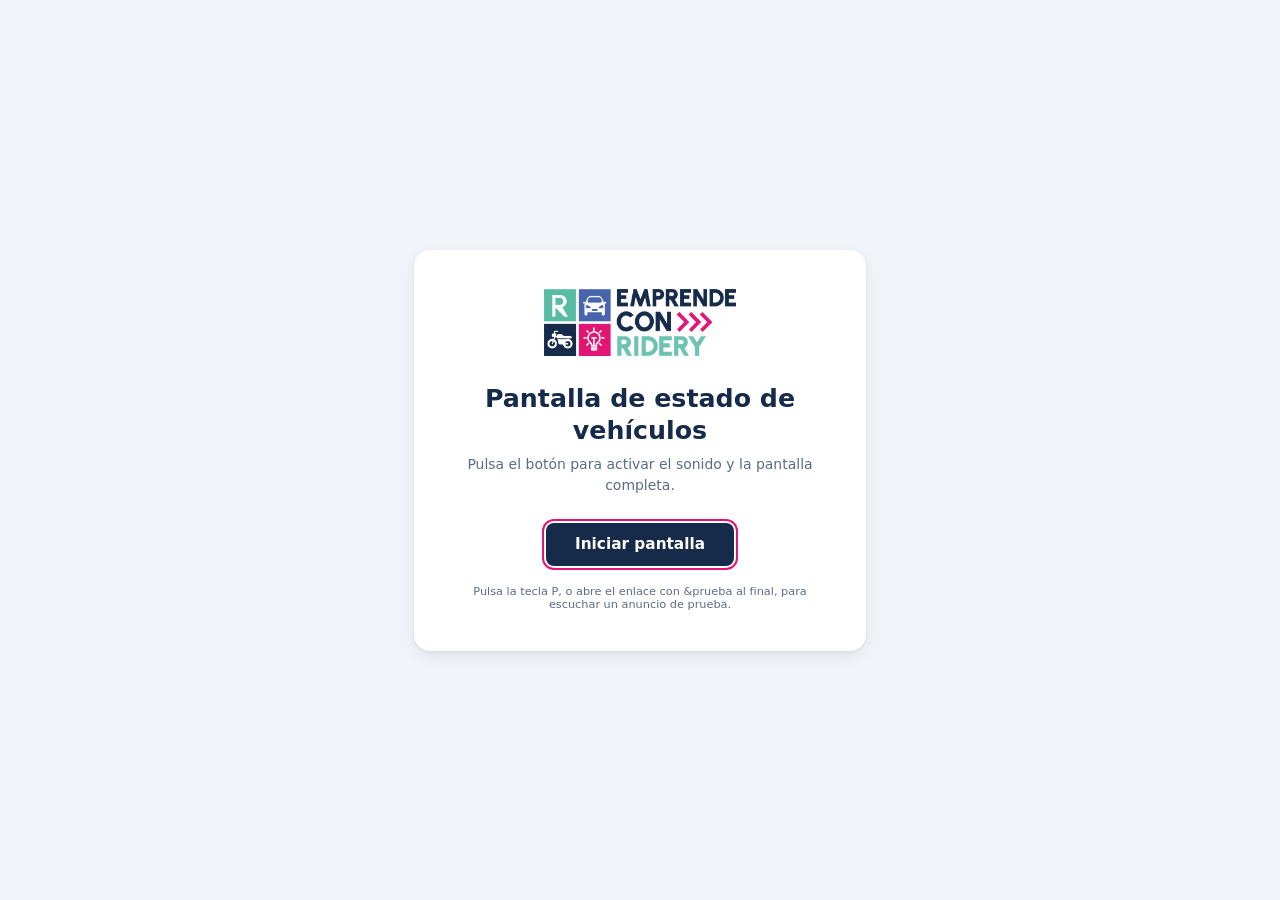
==== public/index.html @ dd9da36f "Add files via upload" ====
<!doctype html>
<html lang="es">
<head>
<meta charset="utf-8">
<meta name="viewport" content="width=device-width, initial-scale=1">
<title>Ridery · Estado de vehículos</title>
<link rel="preconnect" href="https://fonts.googleapis.com">
<link href="https://fonts.googleapis.com/css2?family=Barlow+Condensed:wght@600;700&display=swap" rel="stylesheet">
<style>
:root{
  --navy:#152B49; --teal:#58BBA3; --teal-2:#6EC2B0; --teal-osc:#1E7D69; --azul:#4864AC; --mag:#E31574;
  --slate:#5B6B82; --lienzo:#F1F4F8; --linea:#E4E8EF; --txt:#152B49; --txt-2:#5B6B82;
  --sombra:0 .08rem .2rem rgba(21,43,73,.08),0 .45rem 1.2rem rgba(21,43,73,.07);
  --disp:"Segoe UI Variable Display","Segoe UI",system-ui,sans-serif;
  --texto:"Segoe UI Variable Text","Segoe UI",system-ui,sans-serif;
  --placa:"Barlow Condensed","Segoe UI Variable Display","Arial Narrow",sans-serif;
}
*{box-sizing:border-box}
html{font-size:min(1.04vw,1.85vh)}
body{margin:0;height:100vh;overflow:hidden;background:var(--lienzo);color:var(--txt);font-family:var(--texto);-webkit-font-smoothing:antialiased}
body.oculto{cursor:none}
.app{height:100vh;display:grid;grid-template-rows:auto auto minmax(0,1fr) auto;gap:1.15rem;padding:1.3rem 2rem 1rem}

/* Encabezado */
header{display:flex;justify-content:space-between;align-items:center}
.logo{height:3.9rem;display:block}
.der{display:flex;align-items:center;gap:2rem}
.con{display:inline-flex;align-items:center;gap:.55rem;font-size:.95rem;color:var(--txt-2);background:#fff;padding:.45rem 1rem;border-radius:2rem;box-shadow:var(--sombra)}
.con i{width:.6rem;height:.6rem;border-radius:50%;background:#AEB8C7}
.con.ok i{background:var(--teal);box-shadow:0 0 0 .22rem rgba(88,187,163,.22)}
.con.mal{color:var(--mag)} .con.mal i{background:var(--mag)}
.reloj{text-align:right}
.hora{font:600 2.7rem/1 var(--disp);letter-spacing:-.02em;font-variant-numeric:tabular-nums}
.fecha{font-size:1rem;color:var(--txt-2);margin-top:.3rem}

/* Flujo de etapas */
.flujo{display:grid;grid-template-columns:1fr auto 1fr auto 1fr auto 1fr;align-items:center;gap:.8rem}
.etapa{display:flex;align-items:center;gap:1rem;background:#fff;border-radius:.7rem;padding:.75rem 1.2rem;box-shadow:inset .3rem 0 0 var(--c),var(--sombra)}
.etapa b{font:600 2.3rem/1 var(--disp);color:var(--c);font-variant-numeric:tabular-nums;min-width:2.4rem}
.etapa span{font-size:1.05rem;font-weight:600}
.etapa.final{background:var(--teal-osc);box-shadow:var(--sombra)}
.etapa.final b,.etapa.final span{color:#fff}
.flecha{width:1.5rem;height:1.5rem;color:var(--mag)}

/* Paneles */
main{display:grid;grid-template-columns:1.4fr 1fr;gap:1.3rem;min-height:0}
.panel{display:flex;flex-direction:column;min-height:0;border-radius:1rem;padding:1.3rem 1.5rem 1rem}
.panel.listos{background:#E6F4EF;border:1px solid #CFE9E0}
.panel.taller{background:#fff;box-shadow:var(--sombra)}
.panel h2{font:600 1.55rem/1.2 var(--disp);margin:0 0 1rem;display:flex;align-items:center;gap:.7rem}
.cuenta{font:600 1rem/1 var(--texto);background:var(--navy);color:#fff;padding:.32rem .7rem;border-radius:1rem;font-variant-numeric:tabular-nums}
.listos h2{color:var(--teal-osc)} .listos .cuenta{background:var(--teal-osc)}
.grid,.lista{flex:1;min-height:0;display:grid;align-content:start;overflow:hidden}
.grid{grid-template-columns:repeat(3,minmax(0,1fr));grid-auto-rows:9.2rem;gap:.9rem}
.lista{grid-template-columns:minmax(0,1fr);grid-auto-rows:4.45rem;gap:0}
.cambia{animation:aparece .55s cubic-bezier(.2,.8,.2,1)}
@keyframes aparece{from{opacity:0;transform:translateY(.5rem)}to{opacity:1;transform:none}}

/* Placa */
.placa{display:inline-block;font-family:var(--placa);font-weight:700;line-height:1;letter-spacing:.06em;color:var(--navy);
  background:linear-gradient(var(--teal) 0 .32rem,#fff .32rem);border:.14rem solid var(--navy);border-radius:.45rem;padding:.62rem .9rem .3rem;white-space:nowrap}

/* Tarjeta de listo */
.tarjeta{position:relative;background:#fff;border-radius:.8rem;box-shadow:var(--sombra);display:flex;flex-direction:column;align-items:center;justify-content:center;gap:.45rem;padding:.8rem;text-align:center;min-width:0}
.tarjeta .placa{font-size:2.5rem}
.grid.grande{grid-template-columns:repeat(2,minmax(0,1fr));grid-auto-rows:13rem;gap:1.1rem}
.grande .tarjeta .placa{font-size:4rem}
.grande .tarjeta .modelo{font-size:1.2rem}.grande .tarjeta .cond{font-size:1.1rem}
.tarjeta .modelo{font-weight:600;font-size:1rem;max-width:100%;white-space:nowrap;overflow:hidden;text-overflow:ellipsis}
.tarjeta .cond{font-size:.95rem;color:var(--txt-2)}
.tarjeta.nuevo{box-shadow:0 0 0 .16rem var(--mag),var(--sombra)}
.badge{position:absolute;top:.6rem;right:.6rem;background:var(--mag);color:#fff;font-size:.78rem;font-weight:600;padding:.2rem .6rem;border-radius:1rem}

/* Fila en taller */
.fila{display:grid;grid-template-columns:auto minmax(0,1fr) auto;align-items:center;gap:1.1rem;border-bottom:1px solid var(--linea)}
.fila .placa{min-width:8.4rem;text-align:center;font-size:1.55rem;padding:.45rem .6rem .18rem;border-width:.1rem;background:linear-gradient(var(--teal) 0 .22rem,#fff .22rem)}
.det{display:flex;flex-direction:column;min-width:0}
.det b{font-weight:600;font-size:1rem;white-space:nowrap;overflow:hidden;text-overflow:ellipsis}
.det small{font-size:.9rem;color:var(--txt-2)}
.tag{display:flex;flex-direction:column;align-items:flex-end;gap:.2rem}
.pill{background:#EEF1F6;background:color-mix(in srgb,var(--c) 11%,#fff);color:var(--c);font-weight:600;font-size:.9rem;padding:.3rem .8rem;border-radius:2rem;white-space:nowrap}
.tag small{font-size:.8rem;color:var(--txt-2)}

.vacio{grid-column:1/-1;align-self:center;display:flex;flex-direction:column;align-items:center;gap:.4rem;padding:3rem 1rem;color:var(--txt-2);text-align:center}
.vacio b{font:600 1.35rem var(--disp);color:var(--txt)}
.puntos{display:flex;justify-content:center;gap:.4rem;height:.5rem;margin-top:.8rem}
.puntos i{width:.5rem;border-radius:.25rem;background:#C5CEDB;transition:width .4s,background .4s}
.puntos i.on{width:1.5rem;background:var(--navy)}
.listos .puntos i.on{background:var(--teal-osc)}

footer{display:flex;justify-content:space-between;align-items:center;font-size:1rem;color:var(--txt-2)}
.aviso{display:flex;align-items:center;gap:.6rem;color:var(--txt)}
.aviso svg{width:1.3rem;height:1.3rem;color:var(--mag)}

/* Anuncio */
#anuncio{position:fixed;top:0;right:0;bottom:0;left:0;z-index:10;background:radial-gradient(ellipse at 50% 45%,#1D3A60 0%,#0E1F37 75%);color:#fff;display:grid;place-items:center;opacity:0;visibility:hidden;transition:opacity .5s,visibility .5s}
#anuncio.on{opacity:1;visibility:visible}
.a-logo{position:absolute;top:1.8rem;left:2.2rem;height:3.3rem}
.caja{text-align:center}
.chev{display:flex;justify-content:center;gap:.2rem;color:var(--mag)}
.chev svg{width:4.2rem;height:4.2rem;opacity:.2;animation:pulso 1.3s infinite}
.chev svg:nth-child(2){animation-delay:.18s} .chev svg:nth-child(3){animation-delay:.36s}
@keyframes pulso{0%,100%{opacity:.2}40%{opacity:1}}
.a-tit{font:600 2.6rem/1.2 var(--disp);color:var(--teal-2);margin:1.4rem 0 2.2rem}
.placa.gigante{font-size:11rem;letter-spacing:.05em;border-width:.35rem;border-radius:1.2rem;padding:1.9rem 3rem .9rem;background:linear-gradient(var(--teal) 0 1rem,#fff 1rem);box-shadow:0 1.6rem 4rem rgba(0,0,0,.35)}
#anuncio.on .gigante{animation:entra .8s cubic-bezier(.2,.8,.2,1)}
@keyframes entra{from{opacity:0;transform:scale(.9)}to{opacity:1;transform:none}}
.a-det{display:flex;justify-content:center;gap:1.5rem;font-size:1.7rem;color:#C9D4E6;margin:2.2rem 0 0;min-height:2rem}
.a-det span+span{border-left:1px solid rgba(255,255,255,.28);padding-left:1.5rem}
.a-cta{font:600 2.2rem/1.2 var(--disp);margin:2.6rem 0 0}

/* Inicio */
#inicio{position:fixed;top:0;right:0;bottom:0;left:0;z-index:20;background:var(--lienzo);display:grid;place-items:center}
.bienvenida{background:#fff;border-radius:1.2rem;box-shadow:var(--sombra);padding:3rem 3.5rem;text-align:center;max-width:34rem}
.bienvenida img{height:5rem}
.bienvenida h1{font:600 1.9rem/1.25 var(--disp);margin:1.8rem 0 .6rem}
.bienvenida p{color:var(--txt-2);font-size:1.05rem;margin:0 0 2rem;line-height:1.5}
.btn{font:600 1.15rem var(--texto);color:#fff;background:var(--navy);border:0;border-radius:.6rem;padding:.95rem 2.2rem;cursor:pointer;transition:background .2s}
.btn:hover{background:#1f3b63}
.btn:focus-visible{outline:.2rem solid var(--mag);outline-offset:.2rem}
.bienvenida small{display:block;margin-top:1.4rem;color:var(--txt-2);font-size:.85rem}

@media (max-aspect-ratio:1/1){
  html{font-size:2.3vw}
  main{grid-template-columns:1fr;grid-template-rows:1.3fr 1fr}
  .flujo{grid-template-columns:1fr 1fr}.flecha{display:none}
  .grid{grid-template-columns:repeat(2,minmax(0,1fr))}
}
@media (prefers-reduced-motion:reduce){*{animation:none!important;transition:none!important}.chev svg{opacity:1}}
</style>
</head>
<body>
<div id="inicio">
  <div class="bienvenida">
    <img src="[data-uri]" alt="Ridery">
    <h1>Pantalla de estado de vehículos</h1>
    <p>Pulsa el botón para activar el sonido y la pantalla completa.</p>
    <button class="btn" id="btnIniciar" autofocus>Iniciar pantalla</button>
    <small>Pulsa la tecla P, o abre el enlace con &amp;prueba al final, para escuchar un anuncio de prueba.</small>
  </div>
</div>

<div class="app">
  <header>
    <img class="logo" src="[data-uri]" alt="Ridery">
    <div class="der">
      <span id="con" class="con"><i></i><span>Conectando…</span></span>
      <div class="reloj"><div id="hora" class="hora"></div><div id="fecha" class="fecha"></div></div>
    </div>
  </header>

  <nav class="flujo" aria-label="Etapas del taller">
    <div class="etapa" style="--c:var(--slate)"><b id="n-recepcion">0</b><span>Recepción</span></div>
    <svg class="flecha" viewBox="0 0 24 24" aria-hidden="true"><path d="M4 4l8 8-8 8M12 4l8 8-8 8" fill="none" stroke="currentColor" stroke-width="3"/></svg>
    <div class="etapa" style="--c:var(--azul)"><b id="n-mantenimiento">0</b><span>Mantenimiento</span></div>
    <svg class="flecha" viewBox="0 0 24 24" aria-hidden="true"><path d="M4 4l8 8-8 8M12 4l8 8-8 8" fill="none" stroke="currentColor" stroke-width="3"/></svg>
    <div class="etapa" style="--c:var(--mag)"><b id="n-calidad">0</b><span>Control de calidad</span></div>
    <svg class="flecha" viewBox="0 0 24 24" aria-hidden="true"><path d="M4 4l8 8-8 8M12 4l8 8-8 8" fill="none" stroke="currentColor" stroke-width="3"/></svg>
    <div class="etapa final"><b id="n-listo">0</b><span>Listos para retirar</span></div>
  </nav>

  <main>
    <section class="panel listos">
      <h2>Listos para retirar <span class="cuenta" id="c-listos">0</span></h2>
      <div class="grid" id="gListos"></div>
      <div class="puntos" id="pListos"></div>
    </section>
    <section class="panel taller">
      <h2>En taller <span class="cuenta" id="c-taller">0</span></h2>
      <div class="lista" id="gTaller"></div>
      <div class="puntos" id="pTaller"></div>
    </section>
  </main>

  <footer>
    <span class="aviso"><svg viewBox="0 0 24 24" aria-hidden="true"><path d="M4 9v6h4l5 4V5L8 9H4zm12.5 3a4.5 4.5 0 0 0-2.5-4v8a4.5 4.5 0 0 0 2.5-4z" fill="currentColor"/></svg>Cuando escuche la placa de su vehículo, acérquese a su asesor de servicio.</span>
    <span id="act"></span>
  </footer>
</div>

<div id="anuncio" aria-live="assertive">
  <img class="a-logo" src="[data-uri]" alt="Ridery">
  <div class="caja">
    <div class="chev" aria-hidden="true">
      <svg viewBox="0 0 24 24"><path d="M7 3l9 9-9 9" fill="none" stroke="currentColor" stroke-width="4.5"/></svg>
      <svg viewBox="0 0 24 24"><path d="M7 3l9 9-9 9" fill="none" stroke="currentColor" stroke-width="4.5"/></svg>
      <svg viewBox="0 0 24 24"><path d="M7 3l9 9-9 9" fill="none" stroke="currentColor" stroke-width="4.5"/></svg>
    </div>
    <p class="a-tit">Vehículo listo para retirar</p>
    <div class="placa gigante" id="aPlaca"></div>
    <p class="a-det" id="aDet"></p>
    <p class="a-cta">Por favor, acérquese a su asesor de servicio</p>
  </div>
</div>

<script>
const Q=new URLSearchParams(location.search),CLAVE=Q.get("clave")||"";
const $=s=>document.querySelector(s);
const esc=s=>String(s??"").replace(/[&<>"]/g,c=>({"&":"&amp;","<":"&lt;",">":"&gt;",'"':"&quot;"}[c]));
const GR={recepcion:{n:"Recepción",c:"var(--slate)"},mantenimiento:{n:"Mantenimiento",c:"var(--azul)"},calidad:{n:"Control de calidad",c:"var(--mag)"},listo:{n:"Listo",c:"var(--teal-osc)"}};
const ORDEN={calidad:0,mantenimiento:1,recepcion:2};
let datos=[],prev=null,nuevos={},cola=[],ocupado=false,ctx=null,salida=null,voz=null;
const pag={listos:0,taller:0};

/* Reloj */
function reloj(){const d=new Date();$("#hora").textContent=d.toLocaleTimeString("es-VE",{hour:"numeric",minute:"2-digit"});
  const f=d.toLocaleDateString("es-VE",{weekday:"long",day:"numeric",month:"long"});$("#fecha").textContent=f.charAt(0).toUpperCase()+f.slice(1)}

/* Conexión */
function conexion(ok,txt){const c=$("#con");c.className="con "+(ok?"ok":"mal");c.lastElementChild.textContent=ok?"En línea":txt}

/* Datos */
async function cargar(){
  try{
    const r=await fetch("/api/vehiculos?clave="+encodeURIComponent(CLAVE),{cache:"no-store"});const d=await r.json();
    if(!r.ok){conexion(false,d.error||"Error de acceso");return}
    conexion(!d.error,d.error||"");
    if(!d.listo)return;
    $("#act").textContent="Actualizado "+new Date(d.hora*1000).toLocaleTimeString("es-VE",{hour:"numeric",minute:"2-digit",second:"2-digit"});
    const act={};d.vehiculos.forEach(x=>act[x.placa]=x.grupo);
    if(prev)d.vehiculos.forEach(x=>{if(x.grupo==="listo"&&prev[x.placa]!=="listo"){nuevos[x.placa]=Date.now();if(ctx)cola.push(x)}});
    prev=act;datos=d.vehiculos;pintar();procesar();
  }catch(e){conexion(false,"Sin conexión con el servidor")}
}

/* Render */
const tarjeta=x=>`<article class="tarjeta${nuevos[x.placa]?" nuevo":""}"><span class="placa">${esc(x.placa)}</span>${x.modelo?`<span class="modelo">${esc(x.modelo)}</span>`:""}${x.conductor?`<span class="cond">${esc(x.conductor)}</span>`:""}${nuevos[x.placa]?'<span class="badge">Nuevo</span>':""}</article>`;
const fila=x=>`<div class="fila" style="--c:${GR[x.grupo].c}"><span class="placa">${esc(x.placa)}</span><span class="det"><b>${esc(x.modelo)}</b>${x.conductor?`<small>${esc(x.conductor)}</small>`:""}</span><span class="tag"><span class="pill">${GR[x.grupo].n}</span>${x.sub?`<small>${esc(x.sub)}</small>`:""}</span></div>`;

function porPagina(el){const cs=getComputedStyle(el),cols=cs.gridTemplateColumns.split(" ").length,h=parseFloat(cs.gridAutoRows),g=parseFloat(cs.rowGap)||0;
  return Math.max(1,Math.floor((el.clientHeight+g)/(h+g)))*cols}
function paginar(k,el,items,fn,puntos,vacio,anim){
  if(k==="listos")el.classList.toggle("grande",items.length>0&&items.length<=6);
  if(!items.length){el.innerHTML=`<div class="vacio">${vacio}</div>`;puntos.innerHTML="";return}
  const n=porPagina(el),tot=Math.ceil(items.length/n);if(pag[k]>=tot)pag[k]=0;const i=pag[k];
  el.innerHTML=items.slice(i*n,i*n+n).map(fn).join("");
  if(anim&&tot>1){el.classList.remove("cambia");void el.offsetWidth;el.classList.add("cambia")}
  puntos.innerHTML=tot>1?Array.from({length:tot},(_,j)=>`<i class="${j===i?"on":""}"></i>`).join(""):"";
}
function pintar(anim){
  const cnt={recepcion:0,mantenimiento:0,calidad:0,listo:0};datos.forEach(x=>cnt[x.grupo]++);
  for(const k in cnt)$("#n-"+k).textContent=cnt[k];
  const ahora=Date.now();for(const p in nuevos)if(ahora-nuevos[p]>9e5)delete nuevos[p];
  const listos=datos.filter(x=>x.grupo==="listo").sort((a,b)=>(nuevos[b.placa]||0)-(nuevos[a.placa]||0)||a.placa.localeCompare(b.placa));
  const taller=datos.filter(x=>x.grupo!=="listo").sort((a,b)=>ORDEN[a.grupo]-ORDEN[b.grupo]||a.placa.localeCompare(b.placa));
  $("#c-listos").textContent=listos.length;$("#c-taller").textContent=taller.length;
  paginar("listos",$("#gListos"),listos,tarjeta,$("#pListos"),"<b>Ningún vehículo listo por ahora</b><span>Aparecerán aquí en cuanto estén listos para retirar.</span>",anim);
  paginar("taller",$("#gTaller"),taller,fila,$("#pTaller"),"<b>No hay vehículos en taller</b>",anim);
}

/* Sonido y voz */
function tilin(){
  if(!ctx)return;ctx.resume();const t0=ctx.currentTime+.05;
  [[659.25,0],[830.61,.3],[987.77,.6]].forEach(([f,d])=>[[1,.3],[2,.06],[3,.02]].forEach(([m,a])=>{
    const o=ctx.createOscillator(),g=ctx.createGain(),t=t0+d;o.type="sine";o.frequency.value=f*m;o.connect(g);g.connect(salida);
    g.gain.setValueAtTime(1e-4,t);g.gain.exponentialRampToValueAtTime(a,t+.02);g.gain.exponentialRampToValueAtTime(1e-4,t+1.8);o.start(t);o.stop(t+1.9)}));
}
function elegirVoz(){
  const pref=["es-VE","es-CO","es-US","es-MX","es-419","es-ES"];
  const vs=speechSynthesis.getVoices().filter(v=>/^es/i.test(v.lang));
  const pts=v=>(/natural|online/i.test(v.name)?100:0)+(pref.includes(v.lang)?10-pref.indexOf(v.lang):0);
  voz=vs.sort((a,b)=>pts(b)-pts(a))[0]||null;
}
const deletrear=p=>(p.toUpperCase().replace(/[^A-Z0-9]/g,"").match(/[A-Z]+|[0-9]+/g)||[p]).map(g=>g.split("").join(" ")).join(", ");
const espera=ms=>new Promise(r=>setTimeout(r,ms));
function decir(t){return new Promise(r=>{const u=new SpeechSynthesisUtterance(t);if(voz)u.voice=voz;u.lang=voz?voz.lang:"es-ES";u.rate=.92;
  u.onend=u.onerror=r;speechSynthesis.speak(u);setTimeout(r,15000)})}

async function procesar(){
  if(ocupado||!cola.length||!ctx)return;ocupado=true;
  const x=cola.shift();
  $("#aPlaca").textContent=x.placa;
  $("#aDet").innerHTML=[x.modelo,x.conductor&&"Conductor: "+x.conductor].filter(Boolean).map(s=>`<span>${esc(s)}</span>`).join("");
  $("#anuncio").classList.add("on");
  const msg=`Vehículo ${deletrear(x.placa)}, listo para retirar. Por favor, acérquese a su asesor de servicio.`;
  tilin();await espera(1800);await decir(msg);await espera(1500);await decir(msg);await espera(2000);
  $("#anuncio").classList.remove("on");await espera(900);ocupado=false;pintar();procesar();
}
function anunciar(x){if(typeof x==="string")x={placa:x,modelo:"Anuncio de prueba",conductor:""};cola.push(x);procesar()}

/* Inicio */
async function iniciar(){
  ctx=new (window.AudioContext||window.webkitAudioContext)();salida=ctx.createDynamicsCompressor();salida.connect(ctx.destination);
  const u=new SpeechSynthesisUtterance(" ");u.volume=0;speechSynthesis.speak(u);
  try{await document.documentElement.requestFullscreen()}catch(e){}
  despierto();$("#inicio").remove();procesar();if(Q.has("prueba"))setTimeout(()=>anunciar("AB123CD"),1500);
}
async function despierto(){try{await navigator.wakeLock.request("screen")}catch(e){}}
document.addEventListener("visibilitychange",()=>document.visibilityState==="visible"&&ctx&&despierto());
$("#btnIniciar").addEventListener("click",iniciar);
addEventListener("keydown",e=>{if(e.key.toLowerCase()==="p"&&ctx)anunciar("AB123CD")});
let tc;addEventListener("mousemove",()=>{document.body.classList.remove("oculto");clearTimeout(tc);tc=setTimeout(()=>document.body.classList.add("oculto"),3000)});
addEventListener("resize",()=>pintar());
speechSynthesis.onvoiceschanged=elegirVoz;elegirVoz();
reloj();setInterval(reloj,1000);
cargar();setInterval(cargar,20000);
setInterval(()=>{pag.listos++;pag.taller++;pintar(true)},8000);
</script>
</body>
</html>
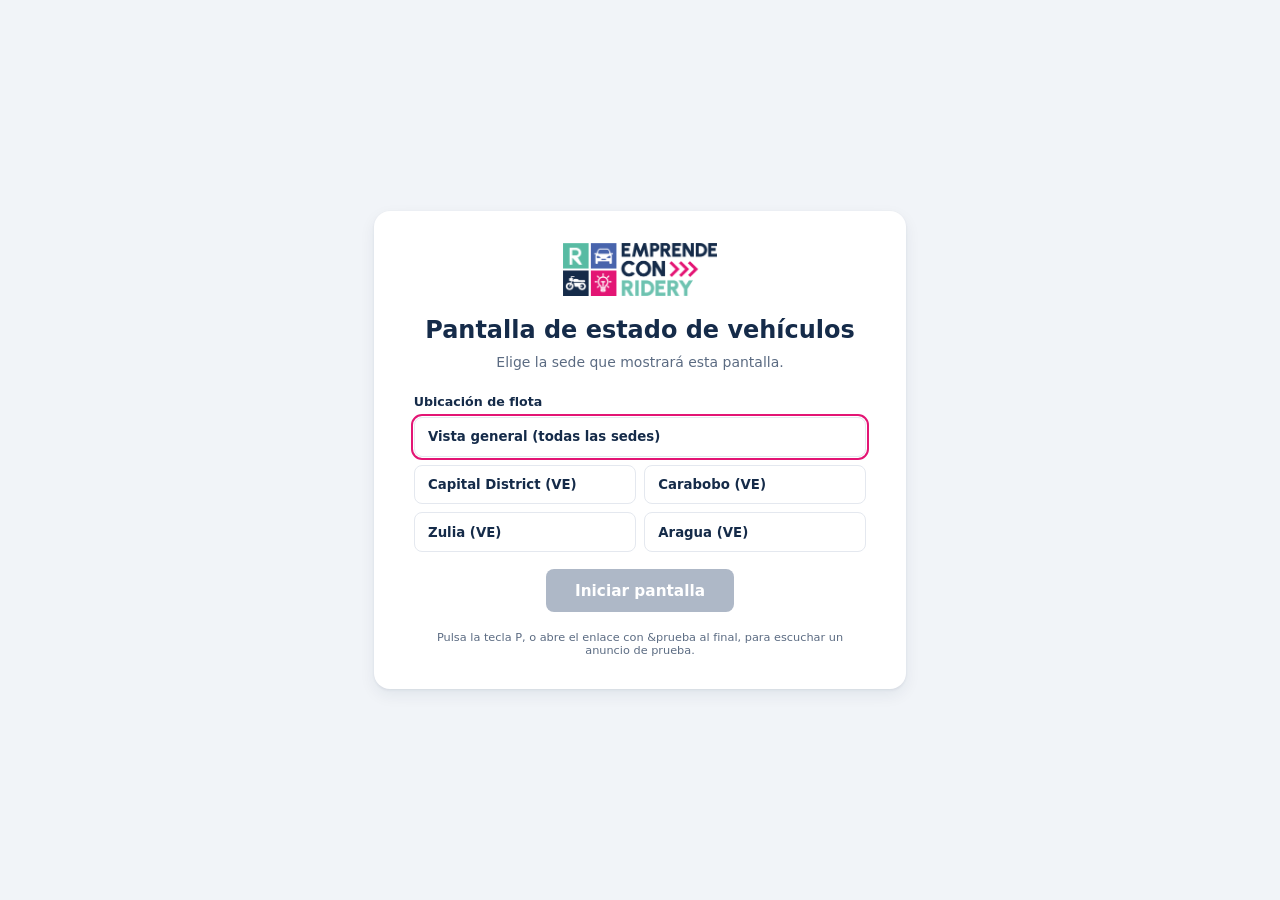
==== commit f0c82bf4: "Add files via upload" ====
--- a/public/index.html
+++ b/public/index.html
@@ -4,6 +4,7 @@
 <meta charset="utf-8">
 <meta name="viewport" content="width=device-width, initial-scale=1">
 <title>Ridery · Estado de vehículos</title>
+<script src="/config.js"></script>
 <link rel="preconnect" href="https://fonts.googleapis.com">
 <link href="https://fonts.googleapis.com/css2?family=Barlow+Condensed:wght@600;700&display=swap" rel="stylesheet">
 <style>
@@ -20,6 +21,20 @@
 body{margin:0;height:100vh;overflow:hidden;background:var(--lienzo);color:var(--txt);font-family:var(--texto);-webkit-font-smoothing:antialiased}
 body.oculto{cursor:none}
 .app{height:100vh;display:grid;grid-template-rows:auto auto minmax(0,1fr) auto;gap:1.15rem;padding:1.3rem 2rem 1rem}
+.turnos{display:none}
+.con-turnos .app{grid-template-rows:auto auto auto minmax(0,1fr) auto}
+.con-turnos .turnos{display:flex;align-items:center;gap:1.2rem;background:#fff;border-radius:.9rem;box-shadow:var(--sombra);padding:.7rem 1.2rem;min-height:4.6rem}
+.t-tit{font:600 1.15rem var(--disp);color:var(--txt-2);flex:none}
+.t-lista{display:flex;gap:.8rem;flex:1;min-width:0;overflow:hidden;align-items:center}
+.t-vacio{color:var(--txt-2)}
+.tk{display:flex;align-items:center;gap:.7rem;border-radius:.7rem;padding:.45rem .9rem;background:#F4F6FA;white-space:nowrap;flex:none}
+.tk b{font:700 1.7rem/1 var(--disp);color:var(--c)}
+.tk span{font-size:1rem;color:var(--txt)}
+.tk.nuevo{background:var(--c)}.tk.nuevo b,.tk.nuevo span{color:#fff}
+.tk.nuevo b{font-size:2.1rem}
+.t-esp{flex:none;font-size:.95rem;color:var(--txt-2);text-align:right;line-height:1.35}
+.t-esp b{color:var(--txt)}
+.placa.gigante.es-turno{background:var(--c);color:#fff;border-color:#fff;letter-spacing:.04em}
 
 /* Encabezado */
 header{display:flex;justify-content:space-between;align-items:center}
@@ -43,7 +58,7 @@
 .flecha{width:1.5rem;height:1.5rem;color:var(--mag)}
 
 /* Paneles */
-main{display:grid;grid-template-columns:1.4fr 1fr;gap:1.3rem;min-height:0}
+main{display:grid;grid-template-columns:1.3fr 1fr;gap:1.3rem;min-height:0}
 .panel{display:flex;flex-direction:column;min-height:0;border-radius:1rem;padding:1.3rem 1.5rem 1rem}
 .panel.listos{background:#E6F4EF;border:1px solid #CFE9E0}
 .panel.taller{background:#fff;box-shadow:var(--sombra)}
@@ -51,7 +66,7 @@
 .cuenta{font:600 1rem/1 var(--texto);background:var(--navy);color:#fff;padding:.32rem .7rem;border-radius:1rem;font-variant-numeric:tabular-nums}
 .listos h2{color:var(--teal-osc)} .listos .cuenta{background:var(--teal-osc)}
 .grid,.lista{flex:1;min-height:0;display:grid;align-content:start;overflow:hidden}
-.grid{grid-template-columns:repeat(3,minmax(0,1fr));grid-auto-rows:9.2rem;gap:.9rem}
+.grid{padding:.25rem;margin:-.25rem;grid-template-columns:repeat(3,minmax(0,1fr));grid-auto-rows:9.2rem;gap:.9rem}
 .lista{grid-template-columns:minmax(0,1fr);grid-auto-rows:4.45rem;gap:0}
 .cambia{animation:aparece .55s cubic-bezier(.2,.8,.2,1)}
 @keyframes aparece{from{opacity:0;transform:translateY(.5rem)}to{opacity:1;transform:none}}
@@ -111,15 +126,74 @@
 
 /* Inicio */
 #inicio{position:fixed;top:0;right:0;bottom:0;left:0;z-index:20;background:var(--lienzo);display:grid;place-items:center}
-.bienvenida{background:#fff;border-radius:1.2rem;box-shadow:var(--sombra);padding:3rem 3.5rem;text-align:center;max-width:34rem}
-.bienvenida img{height:5rem}
-.bienvenida h1{font:600 1.9rem/1.25 var(--disp);margin:1.8rem 0 .6rem}
-.bienvenida p{color:var(--txt-2);font-size:1.05rem;margin:0 0 2rem;line-height:1.5}
+.bienvenida{background:#fff;border-radius:1.2rem;box-shadow:var(--sombra);padding:2.4rem 3rem;text-align:center;max-width:34rem}
+.bienvenida img{height:4rem}
+.bienvenida h1{font:600 1.8rem/1.25 var(--disp);margin:1.3rem 0 .4rem}
+.bienvenida p{color:var(--txt-2);font-size:1.05rem;margin:0 0 1.6rem;line-height:1.5}
 .btn{font:600 1.15rem var(--texto);color:#fff;background:var(--navy);border:0;border-radius:.6rem;padding:.95rem 2.2rem;cursor:pointer;transition:background .2s}
 .btn:hover{background:#1f3b63}
 .btn:focus-visible{outline:.2rem solid var(--mag);outline-offset:.2rem}
+.bienvenida{max-width:40rem}
+.opc{border:0;padding:0;margin:0 0 1.3rem;text-align:left}
+.opc legend{font-weight:600;font-size:.95rem;margin-bottom:.6rem;padding:0}
+.chips{display:grid;grid-template-columns:repeat(2,minmax(0,1fr));gap:.6rem}
+.chip-op{font:600 1rem var(--texto);color:var(--txt);background:#fff;border:.1rem solid var(--linea);border-radius:.6rem;padding:.85rem 1rem;cursor:pointer;text-align:left;transition:border-color .2s,background .2s}
+.chip-op:hover{border-color:#B9C3D3}
+.chip-op[aria-pressed="true"]{border-color:var(--teal-osc);background:#E6F4EF;color:var(--teal-osc)}
+.chip-op:focus-visible,.sede:focus-visible{outline:.2rem solid var(--mag);outline-offset:.15rem}
+#grupoDep:not([hidden]){animation:aparece .4s}
+.btn:disabled{background:#AEB8C7;cursor:not-allowed}
+.sede{border:0;font:600 .95rem var(--texto);color:var(--txt);cursor:pointer}
+.sede small{font-weight:400;color:var(--txt-2);font-size:.85rem}
+.modos{display:grid;grid-template-columns:1fr 1fr;gap:.6rem}
+.chip-op b{display:block;font-weight:600}
+.chip-op span{display:block;font-weight:400;font-size:.85rem;color:var(--txt-2);margin-top:.25rem;line-height:1.35}
+.chip-op.ancho{grid-column:1/-1}
 .bienvenida small{display:block;margin-top:1.4rem;color:var(--txt-2);font-size:.85rem}
 
+/* Vistas y alertas */
+:root{--rojo:#D92D20}
+.etapa{display:grid;grid-template-columns:auto minmax(0,1fr);column-gap:1rem;align-items:center}
+.etapa.con-alerta b{grid-row:1/3}
+.etapa span{white-space:nowrap;overflow:hidden;text-overflow:ellipsis}
+.alerta{grid-column:2;justify-self:start;margin-top:.25rem;font-style:normal;font-size:.78rem;font-weight:600;color:var(--rojo);background:#FDECEC;padding:.15rem .55rem;border-radius:1rem;white-space:nowrap}
+.alerta:empty{display:none}
+.etapa.final .alerta{background:#fff}
+.tiempo{display:inline-flex;align-items:center;gap:.3rem;font-size:.9rem;font-weight:600;color:var(--txt-2);font-variant-numeric:tabular-nums;white-space:nowrap}
+.tiempo svg{width:1rem;height:1rem;flex:none}
+.fila{padding:0 .7rem}
+.fila .tiempo{justify-content:flex-end}
+.modo-admin main{grid-template-columns:1.15fr 1fr}
+.modo-admin .fila{grid-template-columns:auto minmax(0,1fr) auto 7rem}
+.modo-admin .grid:not(.grande){grid-auto-rows:10.4rem}
+.tarde .tiempo{color:var(--rojo)}
+.tarjeta.tarde{background:#FFF4F3;box-shadow:0 0 0 .18rem var(--rojo),var(--sombra)}
+.fila.tarde{background:#FDECEC;box-shadow:inset .3rem 0 0 var(--rojo)}
+.dep{font-style:normal;font-size:.72rem;font-weight:600;color:var(--txt-2);border:1px solid var(--linea);border-radius:.3rem;padding:.05rem .4rem;margin-left:.35rem;vertical-align:middle;white-space:nowrap}
+.tarjeta .dep{margin:0}
+.det small .dep:first-child{margin-left:0}
+.det small{white-space:nowrap;overflow:hidden;text-overflow:ellipsis}
+.tipo{font-style:normal;font-size:.68rem;font-weight:600;color:var(--k);background:#EEF1F6;background:color-mix(in srgb,var(--k) 12%,#fff);border-radius:1rem;padding:.05rem .45rem;margin-right:.3rem;white-space:nowrap}
+/* Filtros por etapa */
+.etapa{cursor:pointer;transition:transform .15s,box-shadow .15s}
+.etapa:hover{transform:translateY(-.1rem)}
+.etapa:focus-visible,.alerta:focus-visible,.quitar:focus-visible{outline:.2rem solid var(--mag);outline-offset:.15rem}
+.etapa.activa{box-shadow:inset .3rem 0 0 var(--c),0 0 0 .2rem var(--c),var(--sombra)}
+.etapa.final.activa{box-shadow:0 0 0 .2rem var(--navy),var(--sombra)}
+.alerta{cursor:pointer;transition:background .15s}
+.alerta:hover{background:#FAD4D1}
+.panel.filtro{display:none;background:#fff;box-shadow:var(--sombra);grid-column:1/-1}
+.filtrando .panel.listos,.filtrando .panel.taller{display:none}
+.filtrando .panel.filtro{display:flex}
+.panel.filtro .lista{grid-template-columns:repeat(2,minmax(0,1fr));column-gap:2rem}
+.solo-tarde{font:600 .85rem var(--texto);color:var(--rojo);background:#FDECEC;padding:.3rem .7rem;border-radius:1rem}
+.quitar{margin-left:auto;font:600 .95rem var(--texto);color:var(--navy);background:var(--lienzo);border:1px solid var(--linea);border-radius:2rem;padding:.45rem 1.1rem;cursor:pointer}
+.quitar:hover{background:#E4E9F1}
+/* Tarjeta compacta: nada se corta */
+.tarjeta>*{flex-shrink:0}
+.celda-placa{display:flex;flex-direction:column;align-items:center;gap:.22rem;width:11.5rem}
+.orden{font-size:.7rem;font-weight:600;line-height:1.3;color:var(--o);background:#EEF1F6;background:color-mix(in srgb,var(--o) 12%,#fff);padding:.05rem .55rem;border-radius:1rem;white-space:nowrap;max-width:11.5rem;overflow:hidden;text-overflow:ellipsis}
+.meta{display:flex;flex-wrap:wrap;justify-content:center;align-items:center;gap:.35rem .8rem;max-width:100%}
 @media (max-aspect-ratio:1/1){
   html{font-size:2.3vw}
   main{grid-template-columns:1fr;grid-template-rows:1.3fr 1fr}
@@ -134,8 +208,10 @@
   <div class="bienvenida">
     <img src="[data-uri]" alt="Ridery">
     <h1>Pantalla de estado de vehículos</h1>
-    <p>Pulsa el botón para activar el sonido y la pantalla completa.</p>
-    <button class="btn" id="btnIniciar" autofocus>Iniciar pantalla</button>
+    <p>Elige la sede que mostrará esta pantalla.</p>
+    <fieldset class="opc"><legend>Ubicación de flota</legend><div id="optUbic" class="chips"></div></fieldset>
+    <fieldset class="opc" id="grupoDep" hidden><legend>Depósito</legend><div id="optDep" class="chips"></div></fieldset>
+    <button class="btn" id="btnIniciar" disabled>Iniciar pantalla</button>
     <small>Pulsa la tecla P, o abre el enlace con &amp;prueba al final, para escuchar un anuncio de prueba.</small>
   </div>
 </div>
@@ -144,20 +220,27 @@
   <header>
     <img class="logo" src="[data-uri]" alt="Ridery">
     <div class="der">
+      <button type="button" id="sede" class="con sede" title="Cambiar sede" hidden></button>
       <span id="con" class="con"><i></i><span>Conectando…</span></span>
       <div class="reloj"><div id="hora" class="hora"></div><div id="fecha" class="fecha"></div></div>
     </div>
   </header>
 
   <nav class="flujo" aria-label="Etapas del taller">
-    <div class="etapa" style="--c:var(--slate)"><b id="n-recepcion">0</b><span>Recepción</span></div>
+    <div class="etapa" data-g="recepcion" style="--c:var(--slate)"><b id="n-recepcion">0</b><span>Recepción</span></div>
     <svg class="flecha" viewBox="0 0 24 24" aria-hidden="true"><path d="M4 4l8 8-8 8M12 4l8 8-8 8" fill="none" stroke="currentColor" stroke-width="3"/></svg>
-    <div class="etapa" style="--c:var(--azul)"><b id="n-mantenimiento">0</b><span>Mantenimiento</span></div>
+    <div class="etapa solo-admin" data-g="mantenimiento" style="--c:var(--azul)"><b id="n-mantenimiento">0</b><span>Mantenimiento</span><i class="alerta" id="a-mantenimiento"></i></div>
+    <svg class="flecha solo-admin" viewBox="0 0 24 24" aria-hidden="true"><path d="M4 4l8 8-8 8M12 4l8 8-8 8" fill="none" stroke="currentColor" stroke-width="3"/></svg>
+    <div class="etapa" data-g="calidad" style="--c:var(--mag)"><b id="n-calidad">0</b><span>Control de calidad</span><i class="alerta" id="a-calidad"></i></div>
     <svg class="flecha" viewBox="0 0 24 24" aria-hidden="true"><path d="M4 4l8 8-8 8M12 4l8 8-8 8" fill="none" stroke="currentColor" stroke-width="3"/></svg>
-    <div class="etapa" style="--c:var(--mag)"><b id="n-calidad">0</b><span>Control de calidad</span></div>
-    <svg class="flecha" viewBox="0 0 24 24" aria-hidden="true"><path d="M4 4l8 8-8 8M12 4l8 8-8 8" fill="none" stroke="currentColor" stroke-width="3"/></svg>
-    <div class="etapa final"><b id="n-listo">0</b><span>Listos para retirar</span></div>
+    <div class="etapa final" data-g="listo"><b id="n-listo">0</b><span>Listos para retirar</span><i class="alerta" id="a-listo"></i></div>
   </nav>
+
+  <section class="turnos" id="turnos">
+    <div class="t-tit">Turnos</div>
+    <div class="t-lista" id="tLista"><span class="t-vacio">Aún no se ha llamado ningún turno</span></div>
+    <div class="t-esp" id="tEsp"></div>
+  </section>
 
   <main>
     <section class="panel listos">
@@ -170,6 +253,11 @@
       <div class="lista" id="gTaller"></div>
       <div class="puntos" id="pTaller"></div>
     </section>
+    <section class="panel filtro">
+      <h2><span id="fTit"></span> <span class="cuenta" id="c-filtro">0</span><span class="solo-tarde" id="fTarde" hidden>Solo con retraso</span><button type="button" class="quitar" id="quitarFiltro">Quitar filtro ✕</button></h2>
+      <div class="lista" id="gFiltro"></div>
+      <div class="puntos" id="pFiltro"></div>
+    </section>
   </main>
 
   <footer>
@@ -186,21 +274,57 @@
       <svg viewBox="0 0 24 24"><path d="M7 3l9 9-9 9" fill="none" stroke="currentColor" stroke-width="4.5"/></svg>
       <svg viewBox="0 0 24 24"><path d="M7 3l9 9-9 9" fill="none" stroke="currentColor" stroke-width="4.5"/></svg>
     </div>
-    <p class="a-tit">Vehículo listo para retirar</p>
+    <p class="a-tit" id="aTit">Vehículo listo para retirar</p>
     <div class="placa gigante" id="aPlaca"></div>
     <p class="a-det" id="aDet"></p>
-    <p class="a-cta">Por favor, acérquese a su asesor de servicio</p>
+    <p class="a-cta" id="aCta">Por favor, acérquese a su asesor de servicio</p>
   </div>
 </div>
 
 <script>
 const Q=new URLSearchParams(location.search),CLAVE=Q.get("clave")||"";
 const $=s=>document.querySelector(s);
+const SEDES={
+  "Capital District (VE)":["FERRETOTAL","San Bernardino"],
+  "Carabobo (VE)":["ATC Valencia"],
+  "Zulia (VE)":["ATC Maracaibo"],
+  "Aragua (VE)":["ATC Maracay","TECMOTORS"]
+};
+const norm=s=>String(s||"").normalize("NFD").replace(/[\u0300-\u036f]/g,"").toLowerCase().replace(/\s+/g," ").trim();
+let SEL=null;
+/* Tiempo real (cada 30 s) de 6:00 a. m. a 9:00 p. m.; fuera de ese horario cada 3 horas; nada si la pantalla está oculta */
+const CADA=30000,CADA_FUERA=3*3600000,HORARIO=[6,21];
+let tCarga=null;
+function programar(){clearTimeout(tCarga);if(document.hidden)return;
+  const ahora=new Date(),h=ahora.getHours();let ms=CADA;
+  if(h<HORARIO[0]||h>=HORARIO[1]){ // fuera de horario: cada 3 h, pero despierta justo a las 6:00
+    const sig=new Date(ahora);sig.setHours(HORARIO[0],0,5,0);if(sig<=ahora)sig.setDate(sig.getDate()+1);
+    ms=Math.min(CADA_FUERA,sig-ahora)}
+  tCarga=setTimeout(async()=>{await cargar();programar()},ms)}
+document.addEventListener("visibilitychange",()=>{if(!document.hidden&&SEL)cargar();programar()});
+function decodificar(d){if(!d.x)return d.vehiculos||[];const G=["recepcion","mantenimiento","calidad","listo"],S=["","Prolongado","Esperando repuestos","Rotulado"];
+  return d.x.map(a=>({placa:a[0],grupo:G[a[1]],sub:S[a[2]]||"",modelo:d.m[a[3]]||"",conductor:a[4]||"",deposito:d.d[a[5]]||"",desde:a[6]||null,orden:(d.o&&d.o[a[7]])||"",tipos:((d.t&&d.t[a[8]])||"").split("|").filter(Boolean)}))}
+function colorTipo(t){const n=norm(t);return /correctiv/.test(n)?"#C2410C":/preventiv/.test(n)?"var(--teal-osc)":"var(--slate)"}
+function nombreOrden(t){const n=norm(t);return /^(nuevo|new|draft)$/.test(n)?"Esperando técnico":/curso|running|in progress/.test(n)?"En reparación por técnico":n==="done"?"Hecho":/^cancel/.test(n)?"Cancelado":t}
+function colorOrden(t){const n=norm(t);return /paraliz/.test(n)?"var(--rojo)":/cancel/.test(n)?"var(--slate)":/hecho|termin|finaliz|done/.test(n)?"var(--teal-osc)":/espera|repuesto/.test(n)?"var(--mag)":/curso|proceso|running|progress/.test(n)?"var(--azul)":/evaluac/.test(n)?"#7B4FC9":"var(--navy)"}
+const MODOS={conductores:{t:"Conductores",d:"Recepción, control de calidad y listos para retirar"},admin:{t:"Administrativo",d:"Todas las etapas, con tiempos y alertas"}};
+const LIM={calidad:40,listo:40,mantenimiento:180}; // minutos para marcar en rojo
+const ICO='<svg viewBox="0 0 24 24" aria-hidden="true"><circle cx="12" cy="12" r="9" fill="none" stroke="currentColor" stroke-width="2"/><path d="M12 7v5l3 2" fill="none" stroke="currentColor" stroke-width="2" stroke-linecap="round"/></svg>';
+const ADMIN=()=>!!SEL&&SEL.modo==="admin",GENERAL=()=>!!SEL&&SEL.deposito==="*";
+const seg=x=>x.desde?Math.max(0,Date.now()/1000-x.desde):0;
+function dur(x){if(!x.desde)return "—";const m=Math.floor(seg(x)/60);if(m<60)return m+" min";const h=Math.floor(m/60);
+  if(h<24)return h+" h "+String(m%60).padStart(2,"0")+" min";return Math.floor(h/24)+" d "+(h%24)+" h"}
+function tarde(x){if(!ADMIN()||!x.desde)return false;const m=seg(x)/60;
+  if(x.grupo==="calidad"||x.grupo==="listo")return m>LIM[x.grupo];
+  return x.grupo==="mantenimiento"&&!x.sub&&m>LIM.mantenimiento}
 const esc=s=>String(s??"").replace(/[&<>"]/g,c=>({"&":"&amp;","<":"&lt;",">":"&gt;",'"':"&quot;"}[c]));
 const GR={recepcion:{n:"Recepción",c:"var(--slate)"},mantenimiento:{n:"Mantenimiento",c:"var(--azul)"},calidad:{n:"Control de calidad",c:"var(--mag)"},listo:{n:"Listo",c:"var(--teal-osc)"}};
 const ORDEN={calidad:0,mantenimiento:1,recepcion:2};
 let datos=[],prev=null,nuevos={},cola=[],ocupado=false,ctx=null,salida=null,voz=null;
-const pag={listos:0,taller:0};
+const pag={listos:0,taller:0,filtro:0};
+const NOMBRES={recepcion:"Recepción",mantenimiento:"Mantenimiento",calidad:"Control de calidad",listo:"Listos para retirar"};
+let FILTRO=null;
+function filtrar(g,t){FILTRO=FILTRO&&FILTRO.grupo===g&&FILTRO.tarde===t?null:{grupo:g,tarde:t};pag.filtro=0;pintar(true)}
 
 /* Reloj */
 function reloj(){const d=new Date();$("#hora").textContent=d.toLocaleTimeString("es-VE",{hour:"numeric",minute:"2-digit"});
@@ -212,20 +336,26 @@
 /* Datos */
 async function cargar(){
   try{
-    const r=await fetch("/api/vehiculos?clave="+encodeURIComponent(CLAVE),{cache:"no-store"});const d=await r.json();
+    const q="?clave="+encodeURIComponent(CLAVE);let r;
+    try{r=await fetch("/api/vehiculos"+q,{cache:"no-cache"});if(r.status>=500)throw new Error(r.status)}
+    catch(e){r=await fetch("/api/vehiculos-respaldo"+q,{cache:"no-cache"})}
+    const d=await r.json();
     if(!r.ok){conexion(false,d.error||"Error de acceso");return}
     conexion(!d.error,d.error||"");
-    if(!d.listo)return;
-    $("#act").textContent="Actualizado "+new Date(d.hora*1000).toLocaleTimeString("es-VE",{hour:"numeric",minute:"2-digit",second:"2-digit"});
-    const act={};d.vehiculos.forEach(x=>act[x.placa]=x.grupo);
-    if(prev)d.vehiculos.forEach(x=>{if(x.grupo==="listo"&&prev[x.placa]!=="listo"){nuevos[x.placa]=Date.now();if(ctx)cola.push(x)}});
-    prev=act;datos=d.vehiculos;pintar();procesar();
+    if(!d.listo||!SEL)return;
+    if(!GENERAL()&&d.campos&&!d.campos.deposito){conexion(false,"No encontré el campo Depósito en Odoo");return}
+    const vs=decodificar(d).filter(x=>(GENERAL()||norm(x.deposito)===norm(SEL.deposito)));
+    $("#act").textContent="Actualizado "+new Date(d.hora?d.hora*1000:Date.now()).toLocaleTimeString("es-VE",{hour:"numeric",minute:"2-digit",second:"2-digit"});
+    const act={};vs.forEach(x=>act[x.placa]=x.grupo);
+    if(prev)vs.forEach(x=>{if(x.grupo==="listo"&&prev[x.placa]!=="listo"){nuevos[x.placa]=Date.now();if(ctx&&!ADMIN())cola.push(x)}});
+    prev=act;datos=vs;pintar();procesar();
   }catch(e){conexion(false,"Sin conexión con el servidor")}
 }
 
 /* Render */
-const tarjeta=x=>`<article class="tarjeta${nuevos[x.placa]?" nuevo":""}"><span class="placa">${esc(x.placa)}</span>${x.modelo?`<span class="modelo">${esc(x.modelo)}</span>`:""}${x.conductor?`<span class="cond">${esc(x.conductor)}</span>`:""}${nuevos[x.placa]?'<span class="badge">Nuevo</span>':""}</article>`;
-const fila=x=>`<div class="fila" style="--c:${GR[x.grupo].c}"><span class="placa">${esc(x.placa)}</span><span class="det"><b>${esc(x.modelo)}</b>${x.conductor?`<small>${esc(x.conductor)}</small>`:""}</span><span class="tag"><span class="pill">${GR[x.grupo].n}</span>${x.sub?`<small>${esc(x.sub)}</small>`:""}</span></div>`;
+const tarjeta=x=>`<article class="tarjeta${nuevos[x.placa]?" nuevo":""}${tarde(x)?" tarde":""}"><span class="placa">${esc(x.placa)}</span>${x.modelo?`<span class="modelo">${esc(x.modelo)}</span>`:""}${meta(x)}${nuevos[x.placa]?'<span class="badge">Nuevo</span>':""}</article>`;
+const meta=x=>{const m=[x.conductor?`<span class="cond">${esc(x.conductor)}</span>`:"",GENERAL()&&x.deposito?`<span class="dep">${esc(x.deposito)}</span>`:"",ADMIN()?`<span class="tiempo">${ICO}${dur(x)}</span>`:""].join("");return m?`<span class="meta">${m}</span>`:""};
+const fila=x=>`<div class="fila${tarde(x)?" tarde":""}" style="--c:${GR[x.grupo].c}"><span class="celda-placa"><span class="placa">${esc(x.placa)}</span>${x.orden?`<span class="orden" style="--o:${colorOrden(x.orden)}">${esc(nombreOrden(x.orden))}</span>`:""}</span><span class="det"><b>${esc(x.modelo)}</b>${x.conductor||GENERAL()||(x.tipos&&x.tipos.length)?`<small>${(x.tipos||[]).map(t=>`<em class="tipo" style="--k:${colorTipo(t)}">${esc(t)}</em>`).join("")}${esc(x.conductor)}${GENERAL()&&x.deposito?`<em class="dep">${esc(x.deposito)}</em>`:""}</small>`:""}</span><span class="tag"><span class="pill">${ADMIN()&&x.grupo==="calidad"?"Calidad":GR[x.grupo].n}</span>${x.sub?`<small>${esc(x.sub)}</small>`:""}</span>${ADMIN()?`<span class="tiempo">${ICO}${dur(x)}</span>`:""}</div>`;
 
 function porPagina(el){const cs=getComputedStyle(el),cols=cs.gridTemplateColumns.split(" ").length,h=parseFloat(cs.gridAutoRows),g=parseFloat(cs.rowGap)||0;
   return Math.max(1,Math.floor((el.clientHeight+g)/(h+g)))*cols}
@@ -241,60 +371,183 @@
   const cnt={recepcion:0,mantenimiento:0,calidad:0,listo:0};datos.forEach(x=>cnt[x.grupo]++);
   for(const k in cnt)$("#n-"+k).textContent=cnt[k];
   const ahora=Date.now();for(const p in nuevos)if(ahora-nuevos[p]>9e5)delete nuevos[p];
-  const listos=datos.filter(x=>x.grupo==="listo").sort((a,b)=>(nuevos[b.placa]||0)-(nuevos[a.placa]||0)||a.placa.localeCompare(b.placa));
-  const taller=datos.filter(x=>x.grupo!=="listo").sort((a,b)=>ORDEN[a.grupo]-ORDEN[b.grupo]||a.placa.localeCompare(b.placa));
+  const al={mantenimiento:0,calidad:0,listo:0};datos.forEach(x=>{if(tarde(x))al[x.grupo]++});
+  for(const k in al){const e=$("#a-"+k);e.textContent=al[k]?al[k]+" con retraso":"";e.parentElement.classList.toggle("con-alerta",al[k]>0)}
+  const listos=datos.filter(x=>x.grupo==="listo").sort(ADMIN()?(a,b)=>tarde(b)-tarde(a)||seg(b)-seg(a):(a,b)=>(nuevos[b.placa]||0)-(nuevos[a.placa]||0)||a.placa.localeCompare(b.placa));
+  const taller=datos.filter(x=>x.grupo!=="listo").sort(ADMIN()?(a,b)=>tarde(b)-tarde(a)||ORDEN[a.grupo]-ORDEN[b.grupo]||seg(b)-seg(a):(a,b)=>ORDEN[a.grupo]-ORDEN[b.grupo]||a.placa.localeCompare(b.placa));
+  document.body.classList.toggle("filtrando",!!FILTRO);
+  document.querySelectorAll(".etapa").forEach(e=>e.classList.toggle("activa",!!FILTRO&&FILTRO.grupo===e.dataset.g));
+  if(FILTRO){
+    const f=datos.filter(x=>x.grupo===FILTRO.grupo&&(!FILTRO.tarde||tarde(x))).sort((a,b)=>tarde(b)-tarde(a)||seg(b)-seg(a)||a.placa.localeCompare(b.placa));
+    $("#fTit").textContent=NOMBRES[FILTRO.grupo];$("#fTarde").hidden=!FILTRO.tarde;$("#c-filtro").textContent=f.length;
+    paginar("filtro",$("#gFiltro"),f,fila,$("#pFiltro"),FILTRO.tarde?"<b>Ningún vehículo con retraso</b>":"<b>No hay vehículos en esta etapa</b>",anim);
+    return;
+  }
   $("#c-listos").textContent=listos.length;$("#c-taller").textContent=taller.length;
   paginar("listos",$("#gListos"),listos,tarjeta,$("#pListos"),"<b>Ningún vehículo listo por ahora</b><span>Aparecerán aquí en cuanto estén listos para retirar.</span>",anim);
   paginar("taller",$("#gTaller"),taller,fila,$("#pTaller"),"<b>No hay vehículos en taller</b>",anim);
 }
 
 /* Sonido y voz */
-function tilin(){
+/* Voz gratuita grabada: Piper, voz "Claude" (es_MX), licencia Apache-2.0. Funciona en cualquier TV. */
+let clips=null;
+async function cargarVoz(){try{const r=await fetch("/voz.json");if(!r.ok)return;const j=await r.json(),m={};
+  await Promise.all(Object.entries(j.clips).map(async([k,b64])=>{const bin=atob(b64),a=new Uint8Array(bin.length);for(let i=0;i<bin.length;i++)a[i]=bin.charCodeAt(i);
+    m[k]=await new Promise((ok,mal)=>{const p=ctx.decodeAudioData(a.buffer,ok,mal);if(p&&p.catch)p.catch(mal)})}));
+  if(m.intro&&m.outro)clips=m}catch(e){console.warn("Voz grabada no disponible:",e)}}
+function hablarClips(placa){ctx.resume();let t=ctx.currentTime+.05;
+  const poner=(b,pausa)=>{if(!b)return;const s=ctx.createBufferSource();s.buffer=b;s.connect(salida);s.start(t);t+=b.duration+pausa};
+  // Deletreo claro: pausa entre letras, pausa mayor entre grupos (AB · 017 · TH) y tono final en la última
+  poner(clips.intro,.35);
+  const gr=placa.toUpperCase().match(/[A-Z]+|[0-9]+/g)||[];
+  gr.forEach((g,gi)=>[...g].forEach((ch,i)=>{const ult=gi===gr.length-1&&i===g.length-1;
+    poner((ult&&clips[ch+"."])||clips[ch],ult?.45:i<g.length-1?.17:.4)}));
+  poner(clips.outro,0);
+  return espera((t-ctx.currentTime)*1000+150)}
+/* Sonido de aviso (archivo aviso.mp3); si no carga, se usa el "chirp" sintetizado */
+let avisoBuf=null;
+async function cargarAviso(){try{const r=await fetch("/aviso.mp3");if(!r.ok)return;const a=await r.arrayBuffer();
+  avisoBuf=await new Promise((ok,mal)=>{const p=ctx.decodeAudioData(a,ok,mal);if(p&&p.catch)p.catch(mal)})}catch(e){console.warn("Sin sonido de aviso:",e)}}
+function tilin(){ // "chirp chirp" como al desbloquear un carro con el control
   if(!ctx)return;ctx.resume();const t0=ctx.currentTime+.05;
-  [[659.25,0],[830.61,.3],[987.77,.6]].forEach(([f,d])=>[[1,.3],[2,.06],[3,.02]].forEach(([m,a])=>{
-    const o=ctx.createOscillator(),g=ctx.createGain(),t=t0+d;o.type="sine";o.frequency.value=f*m;o.connect(g);g.connect(salida);
-    g.gain.setValueAtTime(1e-4,t);g.gain.exponentialRampToValueAtTime(a,t+.02);g.gain.exponentialRampToValueAtTime(1e-4,t+1.8);o.start(t);o.stop(t+1.9)}));
-}
+  [0,.2].forEach(d=>{const t=t0+d;
+    [["square",.16],["sine",.34]].forEach(([tipo,a])=>{
+      const o=ctx.createOscillator(),g=ctx.createGain(),fil=ctx.createBiquadFilter();
+      o.type=tipo;o.frequency.setValueAtTime(1900,t);o.frequency.exponentialRampToValueAtTime(2900,t+.07);o.frequency.exponentialRampToValueAtTime(2500,t+.12);
+      fil.type="lowpass";fil.frequency.value=5000;o.connect(fil);fil.connect(g);g.connect(salida);
+      g.gain.setValueAtTime(1e-4,t);g.gain.exponentialRampToValueAtTime(a,t+.008);g.gain.setValueAtTime(a,t+.09);g.gain.exponentialRampToValueAtTime(1e-4,t+.14);
+      o.start(t);o.stop(t+.16)})});
+}
+const MUJER=/paola|dalia|elvira|salome|paloma|ximena|elena|larissa|camila|valentina|catalina|francisca|sabina|helena|laura|lupe|paulina|monica|marisol|renata|beatriz|lucia|isabel|carmen|andrea|triana|irene|abril|estrella|maria|sofia|google/;
+const HOMBRE=/raul|jorge|pablo|alvaro|gonzalo|diego|enrique|juan|carlos|andres|dario|tomas|emilio|gerardo|ruben|alonso|federico|mateo|lorenzo|sebastian|arnau|saul|jose|javier|miguel|cristian|gabriel|manuel|luis|rodrigo|victor|antonio|sergio|marcelo|mario|fernando|hugo|ricardo|jorge/;
 function elegirVoz(){
   const pref=["es-VE","es-CO","es-US","es-MX","es-419","es-ES"];
   const vs=speechSynthesis.getVoices().filter(v=>/^es/i.test(v.lang));
-  const pts=v=>(/natural|online/i.test(v.name)?100:0)+(pref.includes(v.lang)?10-pref.indexOf(v.lang):0);
+  const pts=v=>{const n=norm(v.name);return(/natural|online|neural|network|enhanced|premium/.test(n)?100:0)+(MUJER.test(n)?40:0)-(HOMBRE.test(n)?60:0)+(pref.includes(v.lang)?10-pref.indexOf(v.lang):0)};
   voz=vs.sort((a,b)=>pts(b)-pts(a))[0]||null;
 }
+/* Voz neural de Google (si está configurada en Netlify) */
+let sinNeural=false;const audios=new Map();
+async function vozNeural(placa){
+  if(sinNeural||!ctx)return null;
+  if(audios.has(placa))return audios.get(placa);
+  try{
+    const r=await fetch(`/api/voz?clave=${encodeURIComponent(CLAVE)}&placa=${encodeURIComponent(placa)}&v=2`);
+    if(!r.ok){if(r.status===404)sinNeural=true;return null}
+    const datos=await r.arrayBuffer();
+    const buf=await new Promise((ok,mal)=>{const p=ctx.decodeAudioData(datos,ok,mal);if(p&&p.catch)p.catch(mal)});
+    if(audios.size>100)audios.clear();audios.set(placa,buf);return buf;
+  }catch(e){console.warn("Voz neural no disponible:",e);return null}
+}
+function tocar(buf){return new Promise(r=>{ctx.resume();const s=ctx.createBufferSource();s.buffer=buf;s.connect(salida);s.onended=r;s.start();setTimeout(r,(buf.duration+2)*1000)})}
+
 const deletrear=p=>(p.toUpperCase().replace(/[^A-Z0-9]/g,"").match(/[A-Z]+|[0-9]+/g)||[p]).map(g=>g.split("").join(" ")).join(", ");
 const espera=ms=>new Promise(r=>setTimeout(r,ms));
-function decir(t){return new Promise(r=>{const u=new SpeechSynthesisUtterance(t);if(voz)u.voice=voz;u.lang=voz?voz.lang:"es-ES";u.rate=.92;
+function decir(t){return new Promise(r=>{const u=new SpeechSynthesisUtterance(t);if(voz)u.voice=voz;u.lang=voz?voz.lang:"es-US";u.rate=1.12;u.pitch=1;
   u.onend=u.onerror=r;speechSynthesis.speak(u);setTimeout(r,15000)})}
 
 async function procesar(){
   if(ocupado||!cola.length||!ctx)return;ocupado=true;
   const x=cola.shift();
+  if(x.tipo==="turno"){await anunciarTurno(x);ocupado=false;procesar();return}
+  $("#aTit").textContent="Vehículo listo para retirar";$("#aCta").textContent="Por favor, acérquese a su asesor de servicio";
+  $("#aPlaca").className="placa gigante";$("#aPlaca").style.removeProperty("--c");
   $("#aPlaca").textContent=x.placa;
   $("#aDet").innerHTML=[x.modelo,x.conductor&&"Conductor: "+x.conductor].filter(Boolean).map(s=>`<span>${esc(s)}</span>`).join("");
   $("#anuncio").classList.add("on");
-  const msg=`Vehículo ${deletrear(x.placa)}, listo para retirar. Por favor, acérquese a su asesor de servicio.`;
-  tilin();await espera(1800);await decir(msg);await espera(1500);await decir(msg);await espera(2000);
+  const msg=`Atención. El vehículo con placa ${deletrear(x.placa)}, está listo para retirar. Por favor, acérquese a su asesor de servicio.`;
+  const pv=vozNeural(x.placa);
+  if(avisoBuf)await tocar(avisoBuf);else{tilin();await espera(900)}
+  const buf=await pv;
+  const hablar=buf?()=>tocar(buf):clips?()=>hablarClips(x.placa):()=>decir(msg);
+  await hablar();await espera(1500);await hablar();await espera(2000);
   $("#anuncio").classList.remove("on");await espera(900);ocupado=false;pintar();procesar();
 }
+
+/* ---------- Turnos de sala (Google Apps Script, no consume créditos de Netlify) ---------- */
+const COLA_TXT={S:"Soporte",A:"Aspirantes",M:"Mantenimiento"},COLA_COLOR={S:"var(--azul)",A:"var(--mag)",M:"var(--teal-osc)"};
+const TURNOS_ON=()=>!!(window.TURNOS_API&&/^https?:\/\//.test(window.TURNOS_API))&&!!SEL&&!GENERAL();
+let clipsT=null,turnosVistos=null,tTurnos=null;
+async function cargarVozTurnos(){try{const r=await fetch("/voz-turnos.json");if(!r.ok)return;const j=await r.json(),m={};
+  await Promise.all(Object.entries(j.clips).map(async([k,b64])=>{const bin=atob(b64),a=new Uint8Array(bin.length);for(let i=0;i<bin.length;i++)a[i]=bin.charCodeAt(i);
+    m[k]=await new Promise((ok,mal)=>{const p=ctx.decodeAudioData(a.buffer,ok,mal);if(p&&p.catch)p.catch(mal)})}));clipsT=m}catch(e){console.warn("Voz de turnos no disponible:",e)}}
+function hablarTurno(x){const n=parseInt(String(x.turno).split("-")[1],10);
+  if(clipsT&&clipsT["t"+x.cola]&&clipsT["n"+n]){ctx.resume();let t=ctx.currentTime+.05;
+    const poner=(b,p)=>{const s=ctx.createBufferSource();s.buffer=b;s.connect(salida);s.start(t);t+=b.duration+p};
+    poner(clipsT["t"+x.cola],.12);poner(clipsT["n"+n],.4);poner(clipsT.tfin,0);return espera((t-ctx.currentTime)*1000+150)}
+  return decir(`Turno de ${COLA_TXT[x.cola]}, número ${n}. Por favor, pase con su asesor.`)}
+async function anunciarTurno(x){
+  $("#aTit").textContent="Turno llamado · "+COLA_TXT[x.cola];
+  $("#aPlaca").className="placa gigante es-turno";$("#aPlaca").style.setProperty("--c",COLA_COLOR[x.cola]);$("#aPlaca").textContent=x.turno;
+  $("#aDet").innerHTML=[x.asesor&&"Pase con "+x.asesor,x.puesto&&"Puesto "+x.puesto].filter(Boolean).map(s=>`<span>${esc(s)}</span>`).join("");
+  $("#aCta").textContent="Por favor, diríjase con su asesor";
+  $("#anuncio").classList.add("on");
+  if(avisoBuf)await tocar(avisoBuf);else{tilin();await espera(900)}
+  await hablarTurno(x);await espera(1200);await hablarTurno(x);await espera(1500);
+  $("#anuncio").classList.remove("on");await espera(900);
+}
+function pintarTurnos(d){
+  const L=d.llamados||[];
+  $("#tLista").innerHTML=L.length?L.slice(0,4).map((t,i)=>`<div class="tk${i===0?" nuevo":""}" style="--c:${COLA_COLOR[t.cola]}"><b>${esc(t.turno)}</b><span>→ ${esc(t.asesor||COLA_TXT[t.cola])}${t.puesto?" · Puesto "+esc(t.puesto):""}</span></div>`).join(""):`<span class="t-vacio">Aún no se ha llamado ningún turno</span>`;
+  const e=d.espera||{};$("#tEsp").innerHTML=`En espera<br><b>S ${e.S||0} · A ${e.A||0} · M ${e.M||0}</b>`;
+}
+async function cargarTurnos(){
+  if(!TURNOS_ON())return;
+  try{const r=await fetch(window.TURNOS_API+"?accion=tv&sede="+encodeURIComponent(SEL.deposito));const d=await r.json();if(!d.ok)return;
+    pintarTurnos(d);const claves=(d.llamados||[]).map(t=>t.id+"|"+t.llamadas);
+    if(turnosVistos){(d.llamados||[]).slice().reverse().forEach(t=>{const k=t.id+"|"+t.llamadas;if(!turnosVistos.has(k)&&ctx)cola.push(Object.assign({tipo:"turno"},t))});procesar()}
+    turnosVistos=new Set([...(turnosVistos||[]),...claves]);
+  }catch(e){console.warn("Turnos sin conexión",e)}
+}
+function programarTurnos(){clearTimeout(tTurnos);if(!TURNOS_ON())return;const h=new Date().getHours();
+  tTurnos=setTimeout(async()=>{if(!document.hidden)await cargarTurnos();programarTurnos()},h>=HORARIO[0]&&h<HORARIO[1]?5000:600000)}
 function anunciar(x){if(typeof x==="string")x={placa:x,modelo:"Anuncio de prueba",conductor:""};cola.push(x);procesar()}
 
 /* Inicio */
 async function iniciar(){
-  ctx=new (window.AudioContext||window.webkitAudioContext)();salida=ctx.createDynamicsCompressor();salida.connect(ctx.destination);
+  if(!SEL)return;
+  try{localStorage.setItem("sede",JSON.stringify(SEL))}catch(e){}
+  document.body.classList.add(ADMIN()?"modo-admin":"modo-conductores");
+  if(ADMIN())$(".aviso").innerHTML=ICO+`En rojo: más de ${LIM.calidad} min en control de calidad o listos para retirar, y más de ${LIM.mantenimiento/60} h en mantenimiento.`;
+  const S=$("#sede");S.innerHTML=GENERAL()?"Vista general <small>Todas las sedes</small>":`${esc(SEL.deposito)} <small>${esc(SEL.ubicacion)}</small>`;S.hidden=false;S.onclick=()=>location.reload();
+  ctx=new (window.AudioContext||window.webkitAudioContext)();salida=ctx.createDynamicsCompressor();salida.threshold.value=-10;salida.knee.value=6;salida.ratio.value=4;salida.attack.value=.003;salida.release.value=.25;
+  const vol=ctx.createGain();vol.gain.value=1.1;salida.connect(vol);vol.connect(ctx.destination);cargarAviso();cargarVoz();cargarVozTurnos();
   const u=new SpeechSynthesisUtterance(" ");u.volume=0;speechSynthesis.speak(u);
   try{await document.documentElement.requestFullscreen()}catch(e){}
-  despierto();$("#inicio").remove();procesar();if(Q.has("prueba"))setTimeout(()=>anunciar("AB123CD"),1500);
+  despierto();$("#inicio").remove();procesar();cargar();programar();
+  if(TURNOS_ON()){document.body.classList.add("con-turnos");cargarTurnos();programarTurnos();pintar()}if(Q.has("prueba"))setTimeout(()=>anunciar("AB123CD"),1500);
 }
 async function despierto(){try{await navigator.wakeLock.request("screen")}catch(e){}}
 document.addEventListener("visibilitychange",()=>document.visibilityState==="visible"&&ctx&&despierto());
 $("#btnIniciar").addEventListener("click",iniciar);
+function opciones(){
+  let g=null;try{g=JSON.parse(localStorage.getItem("sede")||"null")}catch(e){}
+  let modo="conductores",ub=g&&(g.ubicacion==="*"||SEDES[g.ubicacion])?g.ubicacion:null;
+  let dep=ub==="*"?"*":ub&&SEDES[ub].includes(g.deposito)?g.deposito:null;
+  const U=$("#optUbic"),D=$("#optDep"),B=$("#btnIniciar");
+  const boton=(html,on,fn,cls)=>{const b=document.createElement("button");b.type="button";b.className="chip-op"+(cls?" "+cls:"");b.innerHTML=html;b.setAttribute("aria-pressed",on);b.onclick=fn;return b};
+  function pintarOpc(enfocar){
+    U.replaceChildren(boton("Vista general (todas las sedes)",ub==="*",()=>{ub="*";dep="*";pintarOpc(true)},"ancho"),
+      ...Object.keys(SEDES).map(u=>boton(esc(u),u===ub,()=>{ub=u;dep=SEDES[u].length===1?SEDES[u][0]:null;pintarOpc(true)})));
+    $("#grupoDep").hidden=!ub||ub==="*";
+    D.replaceChildren(...(ub&&ub!=="*"?SEDES[ub]:[]).map(d=>boton(esc(d),d===dep,()=>{dep=d;pintarOpc(true)})));
+    SEL=modo&&dep?{modo,ubicacion:ub,deposito:dep}:null;B.disabled=!SEL;
+    if(enfocar)(!ub?U.firstChild:!dep?D.firstChild:B).focus();
+  }
+  pintarOpc(true);
+}
+opciones();
 addEventListener("keydown",e=>{if(e.key.toLowerCase()==="p"&&ctx)anunciar("AB123CD")});
 let tc;addEventListener("mousemove",()=>{document.body.classList.remove("oculto");clearTimeout(tc);tc=setTimeout(()=>document.body.classList.add("oculto"),3000)});
 addEventListener("resize",()=>pintar());
 speechSynthesis.onvoiceschanged=elegirVoz;elegirVoz();
 reloj();setInterval(reloj,1000);
-cargar();setInterval(cargar,20000);
-setInterval(()=>{pag.listos++;pag.taller++;pintar(true)},8000);
+cargar();
+setInterval(()=>{pag.listos++;pag.taller++;pag.filtro++;pintar(true)},8000);
+const alPulsar=(el,fn)=>{el.tabIndex=0;el.setAttribute("role","button");el.addEventListener("click",fn);el.addEventListener("keydown",e=>{if(e.key==="Enter"){e.preventDefault();fn(e)}})};
+document.querySelectorAll(".etapa").forEach(e=>alPulsar(e,()=>filtrar(e.dataset.g,false)));
+document.querySelectorAll(".alerta").forEach(a=>alPulsar(a,ev=>{ev.stopPropagation();filtrar(a.parentElement.dataset.g,true)}));
+$("#quitarFiltro").addEventListener("click",()=>{FILTRO=null;pintar(true)});
 </script>
 </body>
 </html>
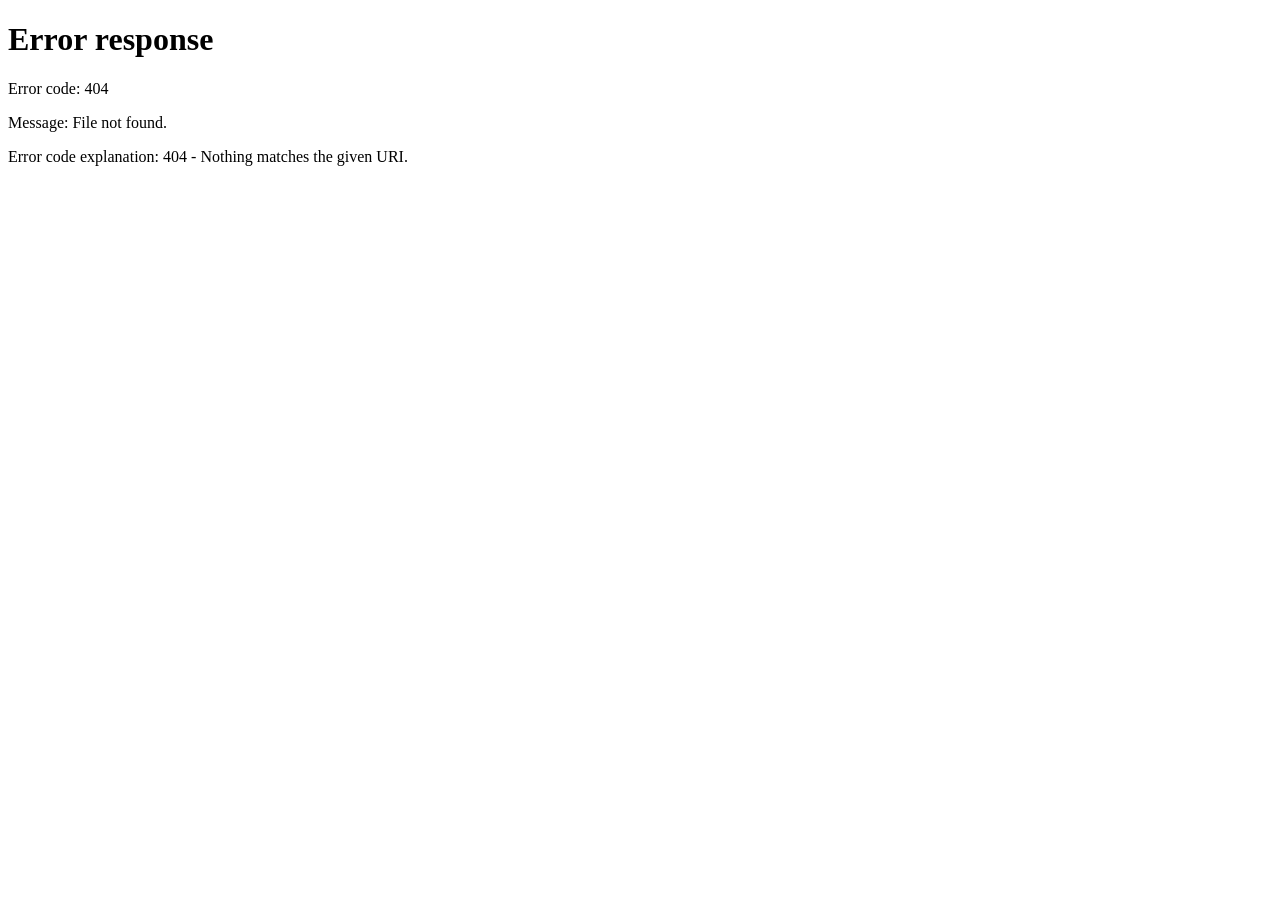
==== commit a4fd98a7: "Add files via upload" ====
--- a/public/index.html
+++ b/public/index.html
@@ -4,6 +4,7 @@
 <meta charset="utf-8">
 <meta name="viewport" content="width=device-width, initial-scale=1">
 <title>Ridery · Estado de vehículos</title>
+<script>if(!new URLSearchParams(location.search).has("clave"))location.replace("/portal.html")</script>
 <script src="/config.js"></script>
 <link rel="preconnect" href="https://fonts.googleapis.com">
 <link href="https://fonts.googleapis.com/css2?family=Barlow+Condensed:wght@600;700&display=swap" rel="stylesheet">
@@ -511,7 +512,7 @@
   if(ADMIN())$(".aviso").innerHTML=ICO+`En rojo: más de ${LIM.calidad} min en control de calidad o listos para retirar, y más de ${LIM.mantenimiento/60} h en mantenimiento.`;
   const S=$("#sede");S.innerHTML=GENERAL()?"Vista general <small>Todas las sedes</small>":`${esc(SEL.deposito)} <small>${esc(SEL.ubicacion)}</small>`;S.hidden=false;S.onclick=()=>location.reload();
   ctx=new (window.AudioContext||window.webkitAudioContext)();salida=ctx.createDynamicsCompressor();salida.threshold.value=-10;salida.knee.value=6;salida.ratio.value=4;salida.attack.value=.003;salida.release.value=.25;
-  const vol=ctx.createGain();vol.gain.value=1.1;salida.connect(vol);vol.connect(ctx.destination);cargarAviso();cargarVoz();cargarVozTurnos();
+  const vol=ctx.createGain();vol.gain.value=1.1;salida.connect(vol);vol.connect(ctx.destination);cargarAviso();cargarVoz();if(TURNOS_ON())cargarVozTurnos();
   const u=new SpeechSynthesisUtterance(" ");u.volume=0;speechSynthesis.speak(u);
   try{await document.documentElement.requestFullscreen()}catch(e){}
   despierto();$("#inicio").remove();procesar();cargar();programar();
